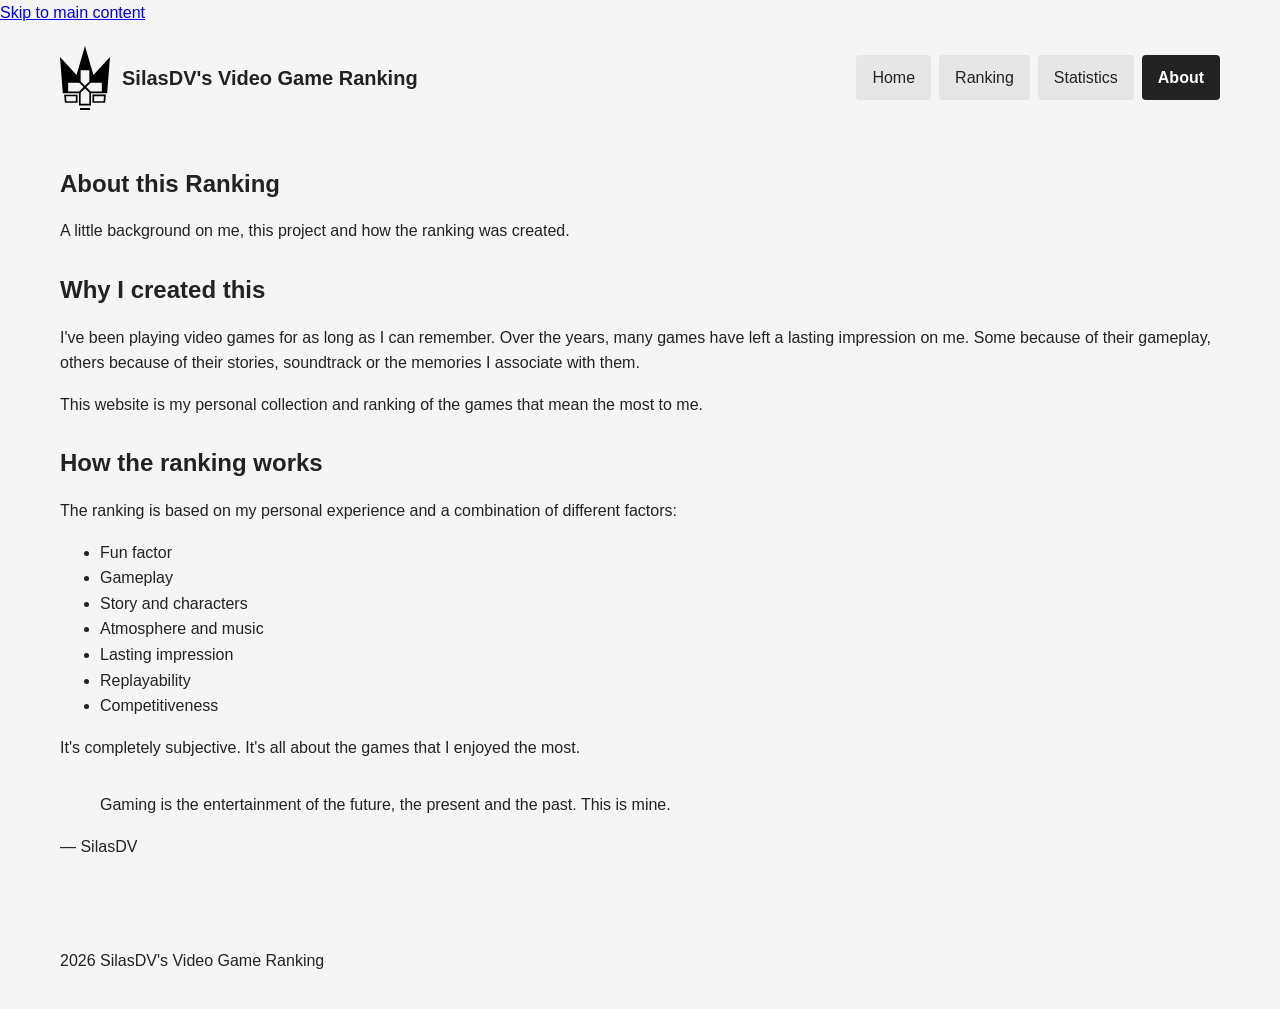
==== about.html @ 55e558d5 "Add accessible mobile navigation menu" ====
<!DOCTYPE html>
<html lang="en">
<head>
    <meta charset="UTF-8">
    <meta name="viewport" content="width=device-width, initial-scale=1.0">
    <title>About | SilasDV's Video Game Ranking</title>
    <link rel="stylesheet" href="style.css">
    <script src="navigation.js" defer></script>
</head>
<body>
    <a href="#main-content">Skip to main content</a>

    <header>
        <p>
            <a href="index.html" class="site-name">
                <img src="data/SDVVGR.svg" alt="" width="50" height="64">
                <span>SilasDV's Video Game Ranking</span>
            </a>
        </p>

        <button id="menu-toggle" class="menu-toggle" type="button"
                aria-expanded="false" aria-controls="main-navigation" hidden>
            Menu
        </button>
        <nav id="main-navigation">
            <ul>
                <li><a href="index.html">Home</a></li>
                <li><a href="ranking.html">Ranking</a></li>
                <li><a href="statistics.html">Statistics</a></li>
                <li><a href="about.html" aria-current="page">About</a></li>
            </ul>
        </nav>
    </header>

    <main id="main-content" tabindex="-1">
        <section>
            <h1>About this Ranking</h1>

            <p>
                A little background on me, this project
                and how the ranking was created.
            </p>
        </section>

        <section>
            <h2>Why I created this</h2>

            <p>
                I've been playing video games for as long as I can remember.
                Over the years, many games have left a lasting impression
                on me. Some because of their gameplay, others because of
                their stories, soundtrack or the memories I associate
                with them.
            </p>

            <p>
                This website is my personal collection and ranking
                of the games that mean the most to me.
            </p>
        </section>

        <section>
            <h2>How the ranking works</h2>

            <p>
                The ranking is based on my personal experience
                and a combination of different factors:
            </p>

            <ul>
                <li>Fun factor</li>
                <li>Gameplay</li>
                <li>Story and characters</li>
                <li>Atmosphere and music</li>
                <li>Lasting impression</li>
                <li>Replayability</li>
                <li>Competitiveness</li>
            </ul>

            <p>
                It's completely subjective.
                It's all about the games that I enjoyed the most.
            </p>
        </section>

        <section>
            <blockquote>
                <p>
                    Gaming is the entertainment of the future,
                    the present and the past. This is mine.
                </p>
            </blockquote>

            <p>— SilasDV</p>
        </section>
    </main>

    <footer>
        <p>2026 SilasDV's Video Game Ranking</p>
    </footer>
</body>
</html>
---- style.css ----
* {
    box-sizing: border-box;
}

body {
    margin: 0;
    font-family: Arial, sans-serif;
    font-size: 16px;
    line-height: 1.6;
    color: #222222;
    background-color: #f5f5f5;
}

header,
main,
footer {
    max-width: 1200px;
    margin: 0 auto;
    padding: 20px;
}

header {
    display: flex;
    flex-wrap: wrap;
    align-items: center;
    gap: 20px;
}

header > p {
    display: flex;
    flex: 1;
    min-width: 0;
    margin: 0;
}

section {
    margin-bottom: 32px;
}

h1,
h2,
h3 {
    line-height: 1.2;
}

img {
    max-width: 100%;
    height: auto;
}

.site-name {
    display: inline-flex;
    align-items: center;
    gap: 12px;
    color: inherit;
    font-size: 20px;
    font-weight: bold;
    line-height: 1.2;
    text-decoration: none;
}

.site-name img {
    width: 50px;
    flex-shrink: 0;
}

.site-name:hover,
.site-name:focus-visible {
    text-decoration: underline;
}

nav {
    flex-basis: 100%;
}

nav ul {
    display: flex;
    flex-direction: column;
    flex-wrap: wrap;
    gap: 8px;
    list-style: none;
    margin: 0;
    padding: 0;
}

nav a {
    display: block;
    padding: 10px 16px;
    color: #222222;
    background-color: #e6e6e6;
    text-decoration: none;
    border-radius: 4px;
}

.menu-toggle {
    font: inherit;
    padding: 10px 16px;
    color: #222222;
    background-color: #e6e6e6;
    border: 1px solid #222222;
    border-radius: 4px;
    cursor: pointer;
}

nav a:hover,
.menu-toggle:hover {
    background-color: #d4d4d4;
}

nav a[aria-current="page"],
.menu-toggle[aria-expanded="true"] {
    color: #ffffff;
    background-color: #222222;
    font-weight: bold;
}

nav a:focus-visible,
.menu-toggle:focus-visible {
    outline: 2px solid #222222;
    outline-offset: 3px;
}

@media (min-width: 1024px) {
    header {
        flex-wrap: nowrap;
        justify-content: space-between;
    }

    nav {
        flex-basis: auto;
    }

    nav ul {
        flex-direction: row;
    }
}
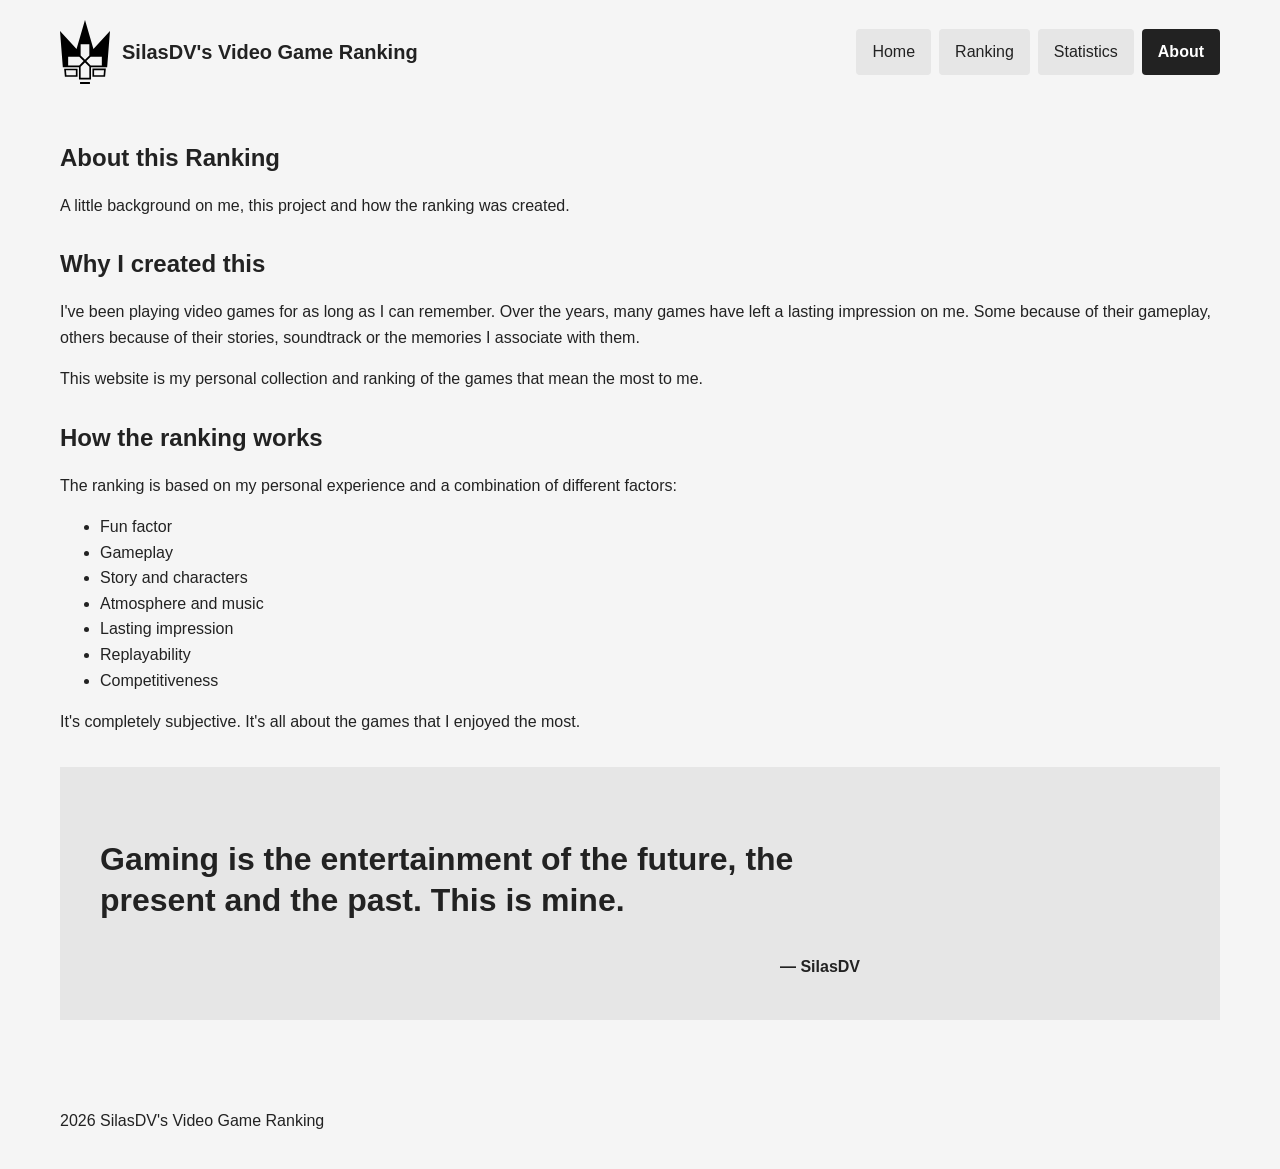
==== commit 4abff8bf: "Style about quote block" ====
--- a/about.html
+++ b/about.html
@@ -22,6 +22,7 @@
                 aria-expanded="false" aria-controls="main-navigation" hidden>
             Menu
         </button>
+
         <nav id="main-navigation">
             <ul>
                 <li><a href="index.html">Home</a></li>
@@ -83,7 +84,7 @@
             </p>
         </section>
 
-        <section>
+        <section class="about-quote">
             <blockquote>
                 <p>
                     Gaming is the entertainment of the future,
@@ -91,7 +92,7 @@
                 </p>
             </blockquote>
 
-            <p>— SilasDV</p>
+            <p class="quote-author">— SilasDV</p>
         </section>
     </main>
 
--- a/style.css
+++ b/style.css
@@ -9,6 +9,24 @@
     line-height: 1.6;
     color: #222222;
     background-color: #f5f5f5;
+}
+
+body > a[href="#main-content"] {
+    position: absolute;
+    top: 0;
+    left: 20px;
+    z-index: 1000;
+    padding: 10px 16px;
+    color: #ffffff;
+    background-color: #222222;
+    border-radius: 4px;
+    transform: translateY(-150%);
+}
+
+body > a[href="#main-content"]:focus {
+    transform: translateY(20px);
+    outline: 2px solid #222222;
+    outline-offset: 3px;
 }
 
 header,
@@ -62,6 +80,10 @@
 .site-name img {
     width: 50px;
     flex-shrink: 0;
+}
+
+.site-name span {
+    text-wrap: balance;
 }
 
 .site-name:hover,
@@ -120,7 +142,412 @@
     outline-offset: 3px;
 }
 
+.hero {
+    padding: 40px 24px;
+    background-color: #e6e6e6;
+}
+
+.hero h1 {
+    max-width: 650px;
+    margin: 0 0 20px;
+    font-size: 36px;
+    text-wrap: balance;
+}
+
+.hero p {
+    max-width: 540px;
+    margin: 0 0 24px;
+    font-size: 18px;
+}
+
+.home-about {
+    padding: 32px 24px;
+    background-color: #e6e6e6;
+}
+
+.home-about h2 {
+    margin: 0 0 16px;
+    font-size: 28px;
+}
+
+.home-about p {
+    max-width: 760px;
+    margin: 0 0 16px;
+}
+
+.home-about .button {
+    max-width: 100%;
+    margin-top: 8px;
+    text-align: center;
+}
+
+.about-quote {
+    padding: 32px 24px;
+    background-color: #e6e6e6;
+}
+
+.about-quote blockquote {
+    max-width: 760px;
+    margin: 0;
+    font-size: 24px;
+    font-weight: bold;
+    line-height: 1.3;
+}
+
+.about-quote .quote-author {
+    max-width: 760px;
+    margin: 16px 0 0;
+    font-weight: bold;
+    text-align: right;
+}
+
+.button {
+    display: inline-block;
+    padding: 12px 20px;
+    color: #ffffff;
+    background-color: #222222;
+    font-weight: bold;
+    text-decoration: none;
+    border-radius: 4px;
+}
+
+.button:hover {
+    background-color: #444444;
+}
+
+.button:focus-visible {
+    outline: 2px solid #222222;
+    outline-offset: 3px;
+}
+
+#top-games {
+    display: grid;
+    align-items: start;
+    grid-template-columns: minmax(0, 1fr);
+    gap: 24px;
+    margin: 0;
+    padding: 0;
+    list-style: none;
+}
+
+#top-games > li {
+    position: relative;
+    display: flex;
+    flex-direction: column;
+    min-width: 0;
+    padding: 20px;
+    background-color: #ffffff;
+    border: 1px solid #bbbbbb;
+    border-radius: 6px;
+    overflow-wrap: anywhere;
+}
+
+#top-games > li::before {
+    content: "#" attr(value);
+    position: absolute;
+    top: 20px;
+    left: 20px;
+    padding: 6px 10px;
+    color: #ffffff;
+    background-color: #222222;
+    font-weight: bold;
+}
+
+#top-games figure {
+    order: -1;
+    margin: 0 0 20px;
+}
+
+#top-games img {
+    display: block;
+    width: 100%;
+    height: auto;
+}
+
+#top-games figure p {
+    margin: 48px 0 0;
+    text-align: center;
+}
+
+#top-games h3 {
+    min-height: 2.4em;
+    margin: 0 0 12px;
+    font-size: 22px;
+}
+
+#top-games p {
+    margin: 6px 0;
+    color: #555555;
+}
+
+#ranking-list {
+    display: grid;
+    gap: 20px;
+    margin: 0;
+    padding: 0;
+    list-style: none;
+}
+
+#ranking-list > li {
+    position: relative;
+    display: flex;
+    flex-direction: column;
+    padding: 20px;
+    background-color: #ffffff;
+    border: 1px solid #bbbbbb;
+    border-radius: 6px;
+    overflow-wrap: anywhere;
+}
+
+#ranking-list > li::before {
+    content: "#" attr(value);
+    align-self: stretch;
+    order: -2;
+    margin: 0 0 12px;
+    padding: 6px 10px;
+    color: #ffffff;
+    background-color: #222222;
+    font-weight: bold;
+}
+
+#ranking-list figure {
+    order: -1;
+    margin: 0 0 16px;
+}
+
+#ranking-list img {
+    display: block;
+    width: 100%;
+    max-width: 100%;
+    height: auto;
+    margin: 0;
+}
+
+#ranking-list h3 {
+    margin: 0 0 12px;
+    font-size: 22px;
+}
+
+#ranking-list p {
+    margin: 6px 0;
+    color: #555555;
+}
+
+#ranking-list .game-review {
+    margin-top: 16px;
+    padding-top: 16px;
+    color: #222222;
+    border-top: 1px solid #dddddd;
+}
+
+.stats-overview {
+    display: grid;
+    grid-template-columns: repeat(2, minmax(0, 1fr));
+    gap: 16px;
+}
+
+.stat-card {
+    margin: 0;
+    padding: 24px 12px;
+    background-color: #e6e6e6;
+    text-align: center;
+    overflow-wrap: anywhere;
+}
+
+.stat-value {
+    display: block;
+    margin-bottom: 8px;
+    font-size: 24px;
+    font-weight: bold;
+    line-height: 1.2;
+}
+
+.statistics-charts {
+    display: grid;
+    gap: 24px;
+    margin-bottom: 32px;
+}
+
+.chart-section {
+    margin: 0;
+    padding: 24px 20px;
+    background-color: #ffffff;
+    overflow-wrap: anywhere;
+}
+
+.chart-section h2 {
+    margin: 0 0 24px;
+    font-size: 24px;
+}
+
+.chart-list {
+    margin: 0;
+    padding: 0;
+    list-style: none;
+}
+
+.chart-list li {
+    margin-bottom: 16px;
+}
+
+.chart-label {
+    display: block;
+    margin-bottom: 6px;
+}
+
+.chart-bar {
+    display: block;
+    height: 16px;
+    background-color: #555555;
+    border-radius: 2px;
+}
+
+.game-chart {
+    margin: 0;
+    padding: 0;
+    list-style: none;
+}
+
+.game-chart > li {
+    padding: 16px 0;
+    border-bottom: 1px solid #dddddd;
+}
+
+.game-chart > li:first-child {
+    padding-top: 0;
+}
+
+.game-chart > li:last-child {
+    padding-bottom: 0;
+    border-bottom: 0;
+}
+
+.game-chart .game-chart-row {
+    display: grid;
+    grid-template-columns: 28px 56px minmax(0, 1fr);
+    gap: 12px;
+    align-items: start;
+}
+
+.chart-rank {
+    font-weight: bold;
+}
+
+.chart-cover {
+    font-size: 12px;
+    color: #555555;
+}
+
+.chart-cover img {
+    display: block;
+    width: 100%;
+    height: auto;
+}
+
+.chart-details {
+    min-width: 0;
+}
+
+.game-chart h3 {
+    margin: 0 0 6px;
+    font-size: 16px;
+    line-height: 1.4;
+}
+
+.game-chart .chart-value {
+    margin: 0 0 8px;
+    font-size: 14px;
+    color: #555555;
+}
+
+@media (min-width: 768px) {
+    .home-about {
+        padding: 40px;
+    }
+
+    .home-about h2 {
+        font-size: 32px;
+    }
+
+    .home-about p {
+        font-size: 18px;
+    }
+
+    .about-quote {
+        padding: 40px;
+    }
+
+    .about-quote blockquote {
+        font-size: 32px;
+    }
+
+    .statistics-charts {
+        grid-template-columns: repeat(2, minmax(0, 1fr));
+    }
+
+    .stat-value {
+        font-size: 32px;
+    }
+
+    #top-games {
+        grid-template-columns: repeat(2, minmax(0, 1fr));
+    }
+
+    #ranking-list > li {
+        display: grid;
+        grid-template-columns: 180px minmax(0, 1fr);
+        column-gap: 24px;
+    }
+
+    #ranking-list > li::before {
+        align-self: start;
+        grid-column: 1;
+        grid-row: 1;
+        margin: 0 0 12px;
+        padding: 6px 10px;
+    }
+
+    #ranking-list figure {
+        grid-column: 1;
+        grid-row: 2 / span 7;
+        margin: 0 0 16px;
+    }
+
+    #ranking-list img {
+        max-width: 100%;
+    }
+
+    #ranking-list h3,
+    #ranking-list > li > p {
+        grid-column: 2;
+    }
+
+    #ranking-list h3 {
+        grid-row: 1;
+    }
+
+    .hero {
+        padding: 64px 40px;
+    }
+
+    .hero h1 {
+        font-size: 56px;
+    }
+
+    .hero p {
+        font-size: 20px;
+    }
+}
+
 @media (min-width: 1024px) {
+    .stats-overview {
+        grid-template-columns: repeat(4, minmax(0, 1fr));
+    }
+
+    #top-games {
+        grid-template-columns: repeat(3, minmax(0, 1fr));
+    }
+
     header {
         flex-wrap: nowrap;
         justify-content: space-between;
@@ -133,4 +560,8 @@
     nav ul {
         flex-direction: row;
     }
-}+
+    .hero h1 {
+        font-size: 64px;
+    }
+}
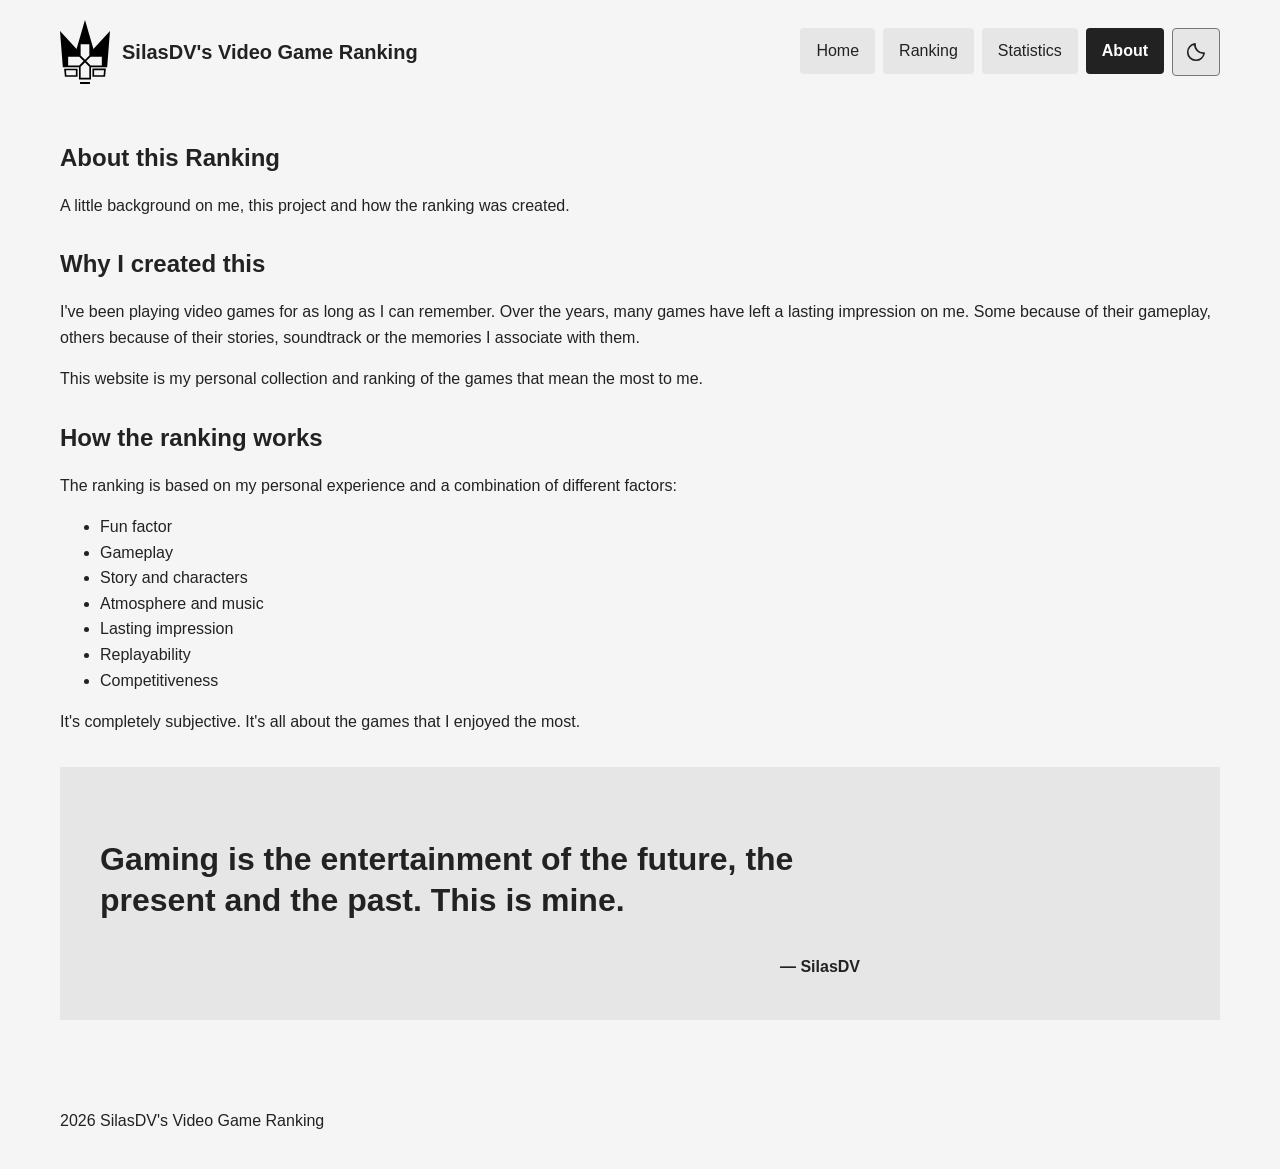
==== commit f940b326: "Add persistent dark mode across all pages" ====
--- a/about.html
+++ b/about.html
@@ -4,33 +4,18 @@
     <meta charset="UTF-8">
     <meta name="viewport" content="width=device-width, initial-scale=1.0">
     <title>About | SilasDV's Video Game Ranking</title>
+    <script src="theme.js"></script>
     <link rel="stylesheet" href="style.css">
     <script src="navigation.js" defer></script>
+    <script src="loader.js" defer></script>
 </head>
 <body>
     <a href="#main-content">Skip to main content</a>
 
     <header>
         <p>
-            <a href="index.html" class="site-name">
-                <img src="data/SDVVGR.svg" alt="" width="50" height="64">
-                <span>SilasDV's Video Game Ranking</span>
-            </a>
+            <a href="index.html" class="site-name">SilasDV's Video Game Ranking</a>
         </p>
-
-        <button id="menu-toggle" class="menu-toggle" type="button"
-                aria-expanded="false" aria-controls="main-navigation" hidden>
-            Menu
-        </button>
-
-        <nav id="main-navigation">
-            <ul>
-                <li><a href="index.html">Home</a></li>
-                <li><a href="ranking.html">Ranking</a></li>
-                <li><a href="statistics.html">Statistics</a></li>
-                <li><a href="about.html" aria-current="page">About</a></li>
-            </ul>
-        </nav>
     </header>
 
     <main id="main-content" tabindex="-1">
@@ -96,8 +81,6 @@
         </section>
     </main>
 
-    <footer>
-        <p>2026 SilasDV's Video Game Ranking</p>
-    </footer>
+    <footer hidden></footer>
 </body>
 </html>
--- a/style.css
+++ b/style.css
@@ -1,3 +1,50 @@
+/* Gemeinsame Farben: Der Darkmode tauscht nur diese Werte aus. */
+:root {
+    color-scheme: light;
+    --page: #f5f5f5;
+    --text: #222222;
+    --muted: #555555;
+    --surface: #ffffff;
+    --panel: #e6e6e6;
+    --hover: #d4d4d4;
+    --control-active: #e5e5e5;
+    --border: #bbbbbb;
+    --separator: #dddddd;
+    --control-border: #777777;
+    --focus: #222222;
+    --button-bg: #222222;
+    --button-text: #ffffff;
+    --button-hover: #444444;
+    --badge-bg: #222222;
+    --badge-text: #ffffff;
+    --chart: #555555;
+    --link: #0000ee;
+    --logo-filter: none;
+}
+
+:root[data-theme="dark"] {
+    color-scheme: dark;
+    --page: #151719;
+    --text: #f2f3f5;
+    --muted: #c1c7d0;
+    --surface: #22262b;
+    --panel: #2b3036;
+    --hover: #3c434c;
+    --control-active: #3c434c;
+    --border: #58616e;
+    --separator: #454c56;
+    --control-border: #a1abb7;
+    --focus: #f2f3f5;
+    --button-bg: #ededed;
+    --button-text: #17191c;
+    --button-hover: #cfd4db;
+    --badge-bg: #090b0d;
+    --badge-text: #ffffff;
+    --chart: #bcc5d0;
+    --link: #9bc7ff;
+    --logo-filter: invert(1);
+}
+
 * {
     box-sizing: border-box;
 }
@@ -7,8 +54,12 @@
     font-family: Arial, sans-serif;
     font-size: 16px;
     line-height: 1.6;
-    color: #222222;
-    background-color: #f5f5f5;
+    color: var(--text);
+    background-color: var(--page);
+}
+
+a {
+    color: var(--link);
 }
 
 body > a[href="#main-content"] {
@@ -17,15 +68,15 @@
     left: 20px;
     z-index: 1000;
     padding: 10px 16px;
-    color: #ffffff;
-    background-color: #222222;
+    color: var(--button-text);
+    background-color: var(--button-bg);
     border-radius: 4px;
     transform: translateY(-150%);
 }
 
 body > a[href="#main-content"]:focus {
     transform: translateY(20px);
-    outline: 2px solid #222222;
+    outline: 2px solid var(--focus);
     outline-offset: 3px;
 }
 
@@ -37,35 +88,42 @@
     padding: 20px;
 }
 
+section {
+    margin-bottom: 32px;
+}
+
+h1,
+h2,
+h3 {
+    line-height: 1.2;
+}
+
+img {
+    max-width: 100%;
+    height: auto;
+}
+
+/* Kopfbereich: gemeinsame Regeln und Desktop-Anordnung. */
 header {
     display: flex;
     flex-wrap: wrap;
     align-items: center;
     gap: 20px;
-}
-
-header > p {
-    display: flex;
-    flex: 1;
-    min-width: 0;
-    margin: 0;
-}
-
-section {
-    margin-bottom: 32px;
-}
-
-h1,
-h2,
-h3 {
-    line-height: 1.2;
-}
-
-img {
-    max-width: 100%;
-    height: auto;
-}
-
+
+    & > p {
+        display: flex;
+        flex: 1;
+        min-width: 0;
+        margin: 0;
+    }
+
+    @media (min-width: 1024px) {
+        flex-wrap: nowrap;
+        justify-content: space-between;
+    }
+}
+
+/* Logo und Website-Name gehören zu einem gemeinsamen Link. */
 .site-name {
     display: inline-flex;
     align-items: center;
@@ -75,76 +133,99 @@
     font-weight: bold;
     line-height: 1.2;
     text-decoration: none;
-}
-
-.site-name img {
-    width: 50px;
-    flex-shrink: 0;
-}
-
-.site-name span {
-    text-wrap: balance;
-}
-
-.site-name:hover,
-.site-name:focus-visible {
-    text-decoration: underline;
-}
-
+
+    & img {
+        width: 50px;
+        flex-shrink: 0;
+        filter: var(--logo-filter);
+    }
+
+    & span {
+        text-wrap: balance;
+    }
+
+    &:hover,
+    &:focus-visible {
+        text-decoration: underline;
+    }
+}
+
+/* Navigation: Liste, Links und ihre Zustände. */
 nav {
     flex-basis: 100%;
-}
-
-nav ul {
-    display: flex;
-    flex-direction: column;
-    flex-wrap: wrap;
-    gap: 8px;
-    list-style: none;
-    margin: 0;
-    padding: 0;
-}
-
-nav a {
-    display: block;
-    padding: 10px 16px;
-    color: #222222;
-    background-color: #e6e6e6;
-    text-decoration: none;
-    border-radius: 4px;
-}
-
+
+    & ul {
+        display: flex;
+        flex-direction: column;
+        flex-wrap: wrap;
+        gap: 8px;
+        list-style: none;
+        margin: 0;
+        padding: 0;
+    }
+
+    & a {
+        display: block;
+        padding: 10px 16px;
+        color: var(--text);
+        background-color: var(--panel);
+        text-decoration: none;
+        border-radius: 4px;
+
+        &:hover {
+            background-color: var(--hover);
+        }
+
+        &[aria-current="page"] {
+            color: var(--button-text);
+            background-color: var(--button-bg);
+            font-weight: bold;
+        }
+
+        &:focus-visible {
+            outline: 2px solid var(--focus);
+            outline-offset: 3px;
+        }
+    }
+
+    @media (min-width: 1024px) {
+        flex-basis: auto;
+
+        & ul {
+            flex-direction: row;
+        }
+    }
+}
+
+/* Menüschalter für kleine und mittlere Bildschirme. */
 .menu-toggle {
     font: inherit;
     padding: 10px 16px;
-    color: #222222;
-    background-color: #e6e6e6;
-    border: 1px solid #222222;
+    color: var(--text);
+    background-color: var(--panel);
+    border: 1px solid var(--control-border);
     border-radius: 4px;
     cursor: pointer;
-}
-
-nav a:hover,
-.menu-toggle:hover {
-    background-color: #d4d4d4;
-}
-
-nav a[aria-current="page"],
-.menu-toggle[aria-expanded="true"] {
-    color: #ffffff;
-    background-color: #222222;
-    font-weight: bold;
-}
-
-nav a:focus-visible,
-.menu-toggle:focus-visible {
-    outline: 2px solid #222222;
-    outline-offset: 3px;
+
+    &:hover {
+        background-color: var(--hover);
+    }
+
+    &[aria-expanded="true"] {
+        color: var(--button-text);
+        background-color: var(--button-bg);
+        font-weight: bold;
+    }
+
+    &:focus-visible {
+        outline: 2px solid var(--focus);
+        outline-offset: 3px;
+    }
 }
 
 .hero {
     padding: 40px 24px;
-    background-color: #e6e6e6;
+    background-color: var(--panel);
 }
 
 .hero h1 {
@@ -162,7 +243,7 @@
 
 .home-about {
     padding: 32px 24px;
-    background-color: #e6e6e6;
+    background-color: var(--panel);
 }
 
 .home-about h2 {
@@ -183,7 +264,7 @@
 
 .about-quote {
     padding: 32px 24px;
-    background-color: #e6e6e6;
+    background-color: var(--panel);
 }
 
 .about-quote blockquote {
@@ -204,19 +285,19 @@
 .button {
     display: inline-block;
     padding: 12px 20px;
-    color: #ffffff;
-    background-color: #222222;
+    color: var(--button-text);
+    background-color: var(--button-bg);
     font-weight: bold;
     text-decoration: none;
     border-radius: 4px;
 }
 
 .button:hover {
-    background-color: #444444;
+    background-color: var(--button-hover);
 }
 
 .button:focus-visible {
-    outline: 2px solid #222222;
+    outline: 2px solid var(--focus);
     outline-offset: 3px;
 }
 
@@ -236,8 +317,8 @@
     flex-direction: column;
     min-width: 0;
     padding: 20px;
-    background-color: #ffffff;
-    border: 1px solid #bbbbbb;
+    background-color: var(--surface);
+    border: 1px solid var(--border);
     border-radius: 6px;
     overflow-wrap: anywhere;
 }
@@ -248,8 +329,8 @@
     top: 20px;
     left: 20px;
     padding: 6px 10px;
-    color: #ffffff;
-    background-color: #222222;
+    color: var(--badge-text);
+    background-color: var(--badge-bg);
     font-weight: bold;
 }
 
@@ -277,7 +358,7 @@
 
 #top-games p {
     margin: 6px 0;
-    color: #555555;
+    color: var(--muted);
 }
 
 #ranking-list {
@@ -293,8 +374,8 @@
     display: flex;
     flex-direction: column;
     padding: 20px;
-    background-color: #ffffff;
-    border: 1px solid #bbbbbb;
+    background-color: var(--surface);
+    border: 1px solid var(--border);
     border-radius: 6px;
     overflow-wrap: anywhere;
 }
@@ -305,8 +386,8 @@
     order: -2;
     margin: 0 0 12px;
     padding: 6px 10px;
-    color: #ffffff;
-    background-color: #222222;
+    color: var(--button-text);
+    background-color: var(--button-bg);
     font-weight: bold;
 }
 
@@ -330,14 +411,14 @@
 
 #ranking-list p {
     margin: 6px 0;
-    color: #555555;
+    color: var(--muted);
 }
 
 #ranking-list .game-review {
     margin-top: 16px;
     padding-top: 16px;
-    color: #222222;
-    border-top: 1px solid #dddddd;
+    color: var(--text);
+    border-top: 1px solid var(--separator);
 }
 
 .stats-overview {
@@ -349,7 +430,7 @@
 .stat-card {
     margin: 0;
     padding: 24px 12px;
-    background-color: #e6e6e6;
+    background-color: var(--panel);
     text-align: center;
     overflow-wrap: anywhere;
 }
@@ -371,7 +452,7 @@
 .chart-section {
     margin: 0;
     padding: 24px 20px;
-    background-color: #ffffff;
+    background-color: var(--surface);
     overflow-wrap: anywhere;
 }
 
@@ -398,7 +479,7 @@
 .chart-bar {
     display: block;
     height: 16px;
-    background-color: #555555;
+    background-color: var(--chart);
     border-radius: 2px;
 }
 
@@ -410,7 +491,7 @@
 
 .game-chart > li {
     padding: 16px 0;
-    border-bottom: 1px solid #dddddd;
+    border-bottom: 1px solid var(--separator);
 }
 
 .game-chart > li:first-child {
@@ -435,7 +516,7 @@
 
 .chart-cover {
     font-size: 12px;
-    color: #555555;
+    color: var(--muted);
 }
 
 .chart-cover img {
@@ -457,7 +538,7 @@
 .game-chart .chart-value {
     margin: 0 0 8px;
     font-size: 14px;
-    color: #555555;
+    color: var(--muted);
 }
 
 @media (min-width: 768px) {
@@ -548,20 +629,60 @@
         grid-template-columns: repeat(3, minmax(0, 1fr));
     }
 
-    header {
-        flex-wrap: nowrap;
-        justify-content: space-between;
-    }
-
-    nav {
-        flex-basis: auto;
-    }
-
-    nav ul {
-        flex-direction: row;
-    }
-
     .hero h1 {
         font-size: 64px;
     }
 }
+
+/* Der Darkmode-Schalter gehört auf jeder Seite zur gemeinsamen Navigation. */
+.theme-toggle {
+    width: 100%;
+    min-height: 48px;
+    padding: 10px 16px;
+    gap: 10px;
+    align-items: center;
+    font: inherit;
+    color: var(--text);
+    background-color: var(--panel);
+    border: 1px solid var(--control-border);
+    border-radius: 4px;
+    cursor: pointer;
+
+    &:not([hidden]) {
+        display: flex;
+    }
+
+    & svg {
+        width: 22px;
+        height: 22px;
+        flex-shrink: 0;
+    }
+
+    &:hover {
+        background-color: var(--hover);
+    }
+
+    &:focus-visible {
+        outline: 2px solid var(--focus);
+        outline-offset: 3px;
+    }
+
+    @media (min-width: 1024px) {
+        width: 48px;
+        padding: 10px;
+        justify-content: center;
+
+        & span {
+            display: none;
+        }
+    }
+}
+
+:root[data-theme="dark"] .theme-toggle {
+    color: var(--button-text);
+    background-color: var(--button-bg);
+}
+
+:root[data-theme="dark"] .theme-toggle:hover {
+    background-color: var(--button-hover);
+}
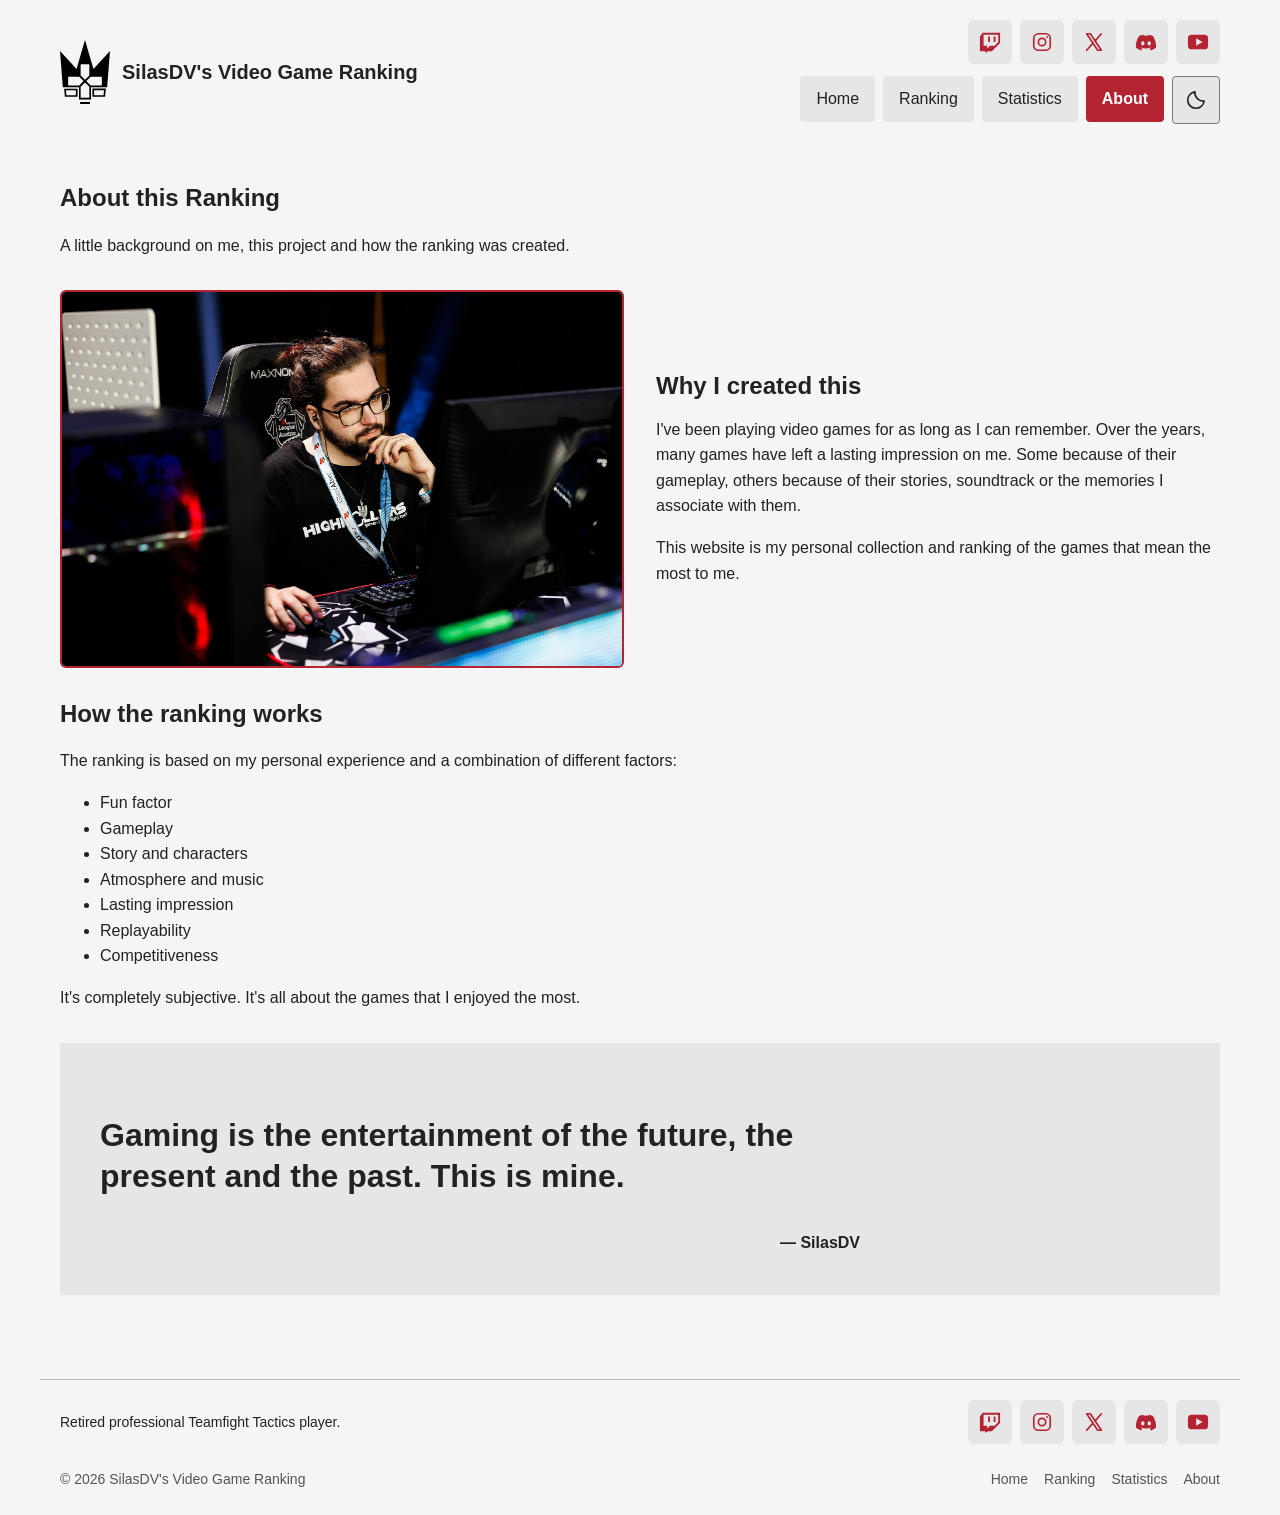
==== commit 4439a3ee: "Add personal photo to the About page" ====
--- a/about.html
+++ b/about.html
@@ -28,21 +28,27 @@
             </p>
         </section>
 
-        <section>
-            <h2>Why I created this</h2>
+        <section class="about-intro">
+            <img class="about-photo" src="data/picture.jpg"
+                alt="SilasDV at a gaming computer during an esports event."
+                width="1918" height="1279" decoding="async">
 
-            <p>
-                I've been playing video games for as long as I can remember.
-                Over the years, many games have left a lasting impression
-                on me. Some because of their gameplay, others because of
-                their stories, soundtrack or the memories I associate
-                with them.
-            </p>
+            <div>
+                <h2>Why I created this</h2>
 
-            <p>
-                This website is my personal collection and ranking
-                of the games that mean the most to me.
-            </p>
+                <p>
+                    I've been playing video games for as long as I can remember.
+                    Over the years, many games have left a lasting impression
+                    on me. Some because of their gameplay, others because of
+                    their stories, soundtrack or the memories I associate
+                    with them.
+                </p>
+
+                <p>
+                    This website is my personal collection and ranking
+                    of the games that mean the most to me.
+                </p>
+            </div>
         </section>
 
         <section>
@@ -83,4 +89,4 @@
 
     <footer hidden></footer>
 </body>
-</html>+</html>
--- a/style.css
+++ b/style.css
@@ -1,50 +1,57 @@
-/* Gemeinsame Farben: Der Darkmode tauscht nur diese Werte aus. */
+/* Rot setzt Akzente. Im Darkmode ist der Rotton für dunkle Flächen heller. */
 :root {
     color-scheme: light;
+    --accent: #b42332;
+    --accent-hover: #901b27;
+    --accent-soft: #fae8eb;
     --page: #f5f5f5;
     --text: #222222;
     --muted: #555555;
     --surface: #ffffff;
     --panel: #e6e6e6;
-    --hover: #d4d4d4;
-    --control-active: #e5e5e5;
+    --hover: #f4dce0;
+    --control-active: var(--accent-soft);
     --border: #bbbbbb;
     --separator: #dddddd;
     --control-border: #777777;
-    --focus: #222222;
-    --button-bg: #222222;
+    --focus: var(--accent);
+    --button-bg: var(--accent);
     --button-text: #ffffff;
-    --button-hover: #444444;
-    --badge-bg: #222222;
+    --button-hover: var(--accent-hover);
+    --badge-bg: var(--accent);
     --badge-text: #ffffff;
-    --chart: #555555;
-    --link: #0000ee;
+    --chart: var(--accent);
+    --link: var(--accent);
     --logo-filter: none;
-}
-
-:root[data-theme="dark"] {
-    color-scheme: dark;
-    --page: #151719;
-    --text: #f2f3f5;
-    --muted: #c1c7d0;
-    --surface: #22262b;
-    --panel: #2b3036;
-    --hover: #3c434c;
-    --control-active: #3c434c;
-    --border: #58616e;
-    --separator: #454c56;
-    --control-border: #a1abb7;
-    --focus: #f2f3f5;
-    --button-bg: #ededed;
-    --button-text: #17191c;
-    --button-hover: #cfd4db;
-    --badge-bg: #090b0d;
-    --badge-text: #ffffff;
-    --chart: #bcc5d0;
-    --link: #9bc7ff;
-    --logo-filter: invert(1);
-}
-
+
+    &[data-theme="dark"] {
+        color-scheme: dark;
+        --accent: #ff8490;
+        --accent-hover: #ffa2aa;
+        --accent-soft: #46262d;
+        --page: #151719;
+        --text: #f2f3f5;
+        --muted: #c1c7d0;
+        --surface: #22262b;
+        --panel: #2b3036;
+        --hover: #563039;
+        --control-active: var(--accent-soft);
+        --border: #58616e;
+        --separator: #454c56;
+        --control-border: #a1abb7;
+        --focus: var(--accent);
+        --button-bg: var(--accent);
+        --button-text: #17191c;
+        --button-hover: var(--accent-hover);
+        --badge-bg: var(--accent);
+        --badge-text: #17191c;
+        --chart: var(--accent);
+        --link: var(--accent);
+        --logo-filter: invert(1);
+    }
+}
+
+/* Grundregeln für alle vier Seiten. */
 * {
     box-sizing: border-box;
 }
@@ -72,12 +79,12 @@
     background-color: var(--button-bg);
     border-radius: 4px;
     transform: translateY(-150%);
-}
-
-body > a[href="#main-content"]:focus {
-    transform: translateY(20px);
-    outline: 2px solid var(--focus);
-    outline-offset: 3px;
+
+    &:focus {
+        transform: translateY(20px);
+        outline: 2px solid var(--focus);
+        outline-offset: 3px;
+    }
 }
 
 header,
@@ -103,7 +110,7 @@
     height: auto;
 }
 
-/* Kopfbereich: gemeinsame Regeln und Desktop-Anordnung. */
+/* Kopfbereich, Logo und Navigation. */
 header {
     display: flex;
     flex-wrap: wrap;
@@ -123,7 +130,6 @@
     }
 }
 
-/* Logo und Website-Name gehören zu einem gemeinsamen Link. */
 .site-name {
     display: inline-flex;
     align-items: center;
@@ -150,7 +156,6 @@
     }
 }
 
-/* Navigation: Liste, Links und ihre Zustände. */
 nav {
     flex-basis: 100%;
 
@@ -197,7 +202,57 @@
     }
 }
 
-/* Menüschalter für kleine und mittlere Bildschirme. */
+/* Dieselben Social-Media-Symbole stehen im Kopfbereich und in der Fußzeile. */
+.social-links {
+    display: flex;
+    flex-direction: row;
+    justify-content: flex-end;
+    gap: 8px;
+    margin: 0 0 0 auto;
+    padding: 0;
+    list-style: none;
+}
+
+.social-link {
+    display: grid;
+    place-items: center;
+    width: 44px;
+    height: 44px;
+    padding: 0;
+    color: var(--accent);
+    background-color: var(--panel);
+    border-radius: 6px;
+    text-decoration: none;
+
+    & svg {
+        width: 22px;
+        height: 22px;
+    }
+
+    &:hover {
+        background-color: var(--hover);
+    }
+
+    &:focus-visible {
+        outline: 2px solid var(--focus);
+        outline-offset: 3px;
+    }
+}
+
+
+/* Die Social-Links bleiben innerhalb des aufklappbaren Hauptmenüs. */
+#main-navigation {
+    & > .social-links {
+        margin-bottom: 12px;
+    }
+
+    & > .page-links {
+        @media (min-width: 1024px) {
+            justify-content: flex-end;
+        }
+    }
+}
+
 .menu-toggle {
     font: inherit;
     padding: 10px 16px;
@@ -223,418 +278,7 @@
     }
 }
 
-.hero {
-    padding: 40px 24px;
-    background-color: var(--panel);
-}
-
-.hero h1 {
-    max-width: 650px;
-    margin: 0 0 20px;
-    font-size: 36px;
-    text-wrap: balance;
-}
-
-.hero p {
-    max-width: 540px;
-    margin: 0 0 24px;
-    font-size: 18px;
-}
-
-.home-about {
-    padding: 32px 24px;
-    background-color: var(--panel);
-}
-
-.home-about h2 {
-    margin: 0 0 16px;
-    font-size: 28px;
-}
-
-.home-about p {
-    max-width: 760px;
-    margin: 0 0 16px;
-}
-
-.home-about .button {
-    max-width: 100%;
-    margin-top: 8px;
-    text-align: center;
-}
-
-.about-quote {
-    padding: 32px 24px;
-    background-color: var(--panel);
-}
-
-.about-quote blockquote {
-    max-width: 760px;
-    margin: 0;
-    font-size: 24px;
-    font-weight: bold;
-    line-height: 1.3;
-}
-
-.about-quote .quote-author {
-    max-width: 760px;
-    margin: 16px 0 0;
-    font-weight: bold;
-    text-align: right;
-}
-
-.button {
-    display: inline-block;
-    padding: 12px 20px;
-    color: var(--button-text);
-    background-color: var(--button-bg);
-    font-weight: bold;
-    text-decoration: none;
-    border-radius: 4px;
-}
-
-.button:hover {
-    background-color: var(--button-hover);
-}
-
-.button:focus-visible {
-    outline: 2px solid var(--focus);
-    outline-offset: 3px;
-}
-
-#top-games {
-    display: grid;
-    align-items: start;
-    grid-template-columns: minmax(0, 1fr);
-    gap: 24px;
-    margin: 0;
-    padding: 0;
-    list-style: none;
-}
-
-#top-games > li {
-    position: relative;
-    display: flex;
-    flex-direction: column;
-    min-width: 0;
-    padding: 20px;
-    background-color: var(--surface);
-    border: 1px solid var(--border);
-    border-radius: 6px;
-    overflow-wrap: anywhere;
-}
-
-#top-games > li::before {
-    content: "#" attr(value);
-    position: absolute;
-    top: 20px;
-    left: 20px;
-    padding: 6px 10px;
-    color: var(--badge-text);
-    background-color: var(--badge-bg);
-    font-weight: bold;
-}
-
-#top-games figure {
-    order: -1;
-    margin: 0 0 20px;
-}
-
-#top-games img {
-    display: block;
-    width: 100%;
-    height: auto;
-}
-
-#top-games figure p {
-    margin: 48px 0 0;
-    text-align: center;
-}
-
-#top-games h3 {
-    min-height: 2.4em;
-    margin: 0 0 12px;
-    font-size: 22px;
-}
-
-#top-games p {
-    margin: 6px 0;
-    color: var(--muted);
-}
-
-#ranking-list {
-    display: grid;
-    gap: 20px;
-    margin: 0;
-    padding: 0;
-    list-style: none;
-}
-
-#ranking-list > li {
-    position: relative;
-    display: flex;
-    flex-direction: column;
-    padding: 20px;
-    background-color: var(--surface);
-    border: 1px solid var(--border);
-    border-radius: 6px;
-    overflow-wrap: anywhere;
-}
-
-#ranking-list > li::before {
-    content: "#" attr(value);
-    align-self: stretch;
-    order: -2;
-    margin: 0 0 12px;
-    padding: 6px 10px;
-    color: var(--button-text);
-    background-color: var(--button-bg);
-    font-weight: bold;
-}
-
-#ranking-list figure {
-    order: -1;
-    margin: 0 0 16px;
-}
-
-#ranking-list img {
-    display: block;
-    width: 100%;
-    max-width: 100%;
-    height: auto;
-    margin: 0;
-}
-
-#ranking-list h3 {
-    margin: 0 0 12px;
-    font-size: 22px;
-}
-
-#ranking-list p {
-    margin: 6px 0;
-    color: var(--muted);
-}
-
-#ranking-list .game-review {
-    margin-top: 16px;
-    padding-top: 16px;
-    color: var(--text);
-    border-top: 1px solid var(--separator);
-}
-
-.stats-overview {
-    display: grid;
-    grid-template-columns: repeat(2, minmax(0, 1fr));
-    gap: 16px;
-}
-
-.stat-card {
-    margin: 0;
-    padding: 24px 12px;
-    background-color: var(--panel);
-    text-align: center;
-    overflow-wrap: anywhere;
-}
-
-.stat-value {
-    display: block;
-    margin-bottom: 8px;
-    font-size: 24px;
-    font-weight: bold;
-    line-height: 1.2;
-}
-
-.statistics-charts {
-    display: grid;
-    gap: 24px;
-    margin-bottom: 32px;
-}
-
-.chart-section {
-    margin: 0;
-    padding: 24px 20px;
-    background-color: var(--surface);
-    overflow-wrap: anywhere;
-}
-
-.chart-section h2 {
-    margin: 0 0 24px;
-    font-size: 24px;
-}
-
-.chart-list {
-    margin: 0;
-    padding: 0;
-    list-style: none;
-}
-
-.chart-list li {
-    margin-bottom: 16px;
-}
-
-.chart-label {
-    display: block;
-    margin-bottom: 6px;
-}
-
-.chart-bar {
-    display: block;
-    height: 16px;
-    background-color: var(--chart);
-    border-radius: 2px;
-}
-
-.game-chart {
-    margin: 0;
-    padding: 0;
-    list-style: none;
-}
-
-.game-chart > li {
-    padding: 16px 0;
-    border-bottom: 1px solid var(--separator);
-}
-
-.game-chart > li:first-child {
-    padding-top: 0;
-}
-
-.game-chart > li:last-child {
-    padding-bottom: 0;
-    border-bottom: 0;
-}
-
-.game-chart .game-chart-row {
-    display: grid;
-    grid-template-columns: 28px 56px minmax(0, 1fr);
-    gap: 12px;
-    align-items: start;
-}
-
-.chart-rank {
-    font-weight: bold;
-}
-
-.chart-cover {
-    font-size: 12px;
-    color: var(--muted);
-}
-
-.chart-cover img {
-    display: block;
-    width: 100%;
-    height: auto;
-}
-
-.chart-details {
-    min-width: 0;
-}
-
-.game-chart h3 {
-    margin: 0 0 6px;
-    font-size: 16px;
-    line-height: 1.4;
-}
-
-.game-chart .chart-value {
-    margin: 0 0 8px;
-    font-size: 14px;
-    color: var(--muted);
-}
-
-@media (min-width: 768px) {
-    .home-about {
-        padding: 40px;
-    }
-
-    .home-about h2 {
-        font-size: 32px;
-    }
-
-    .home-about p {
-        font-size: 18px;
-    }
-
-    .about-quote {
-        padding: 40px;
-    }
-
-    .about-quote blockquote {
-        font-size: 32px;
-    }
-
-    .statistics-charts {
-        grid-template-columns: repeat(2, minmax(0, 1fr));
-    }
-
-    .stat-value {
-        font-size: 32px;
-    }
-
-    #top-games {
-        grid-template-columns: repeat(2, minmax(0, 1fr));
-    }
-
-    #ranking-list > li {
-        display: grid;
-        grid-template-columns: 180px minmax(0, 1fr);
-        column-gap: 24px;
-    }
-
-    #ranking-list > li::before {
-        align-self: start;
-        grid-column: 1;
-        grid-row: 1;
-        margin: 0 0 12px;
-        padding: 6px 10px;
-    }
-
-    #ranking-list figure {
-        grid-column: 1;
-        grid-row: 2 / span 7;
-        margin: 0 0 16px;
-    }
-
-    #ranking-list img {
-        max-width: 100%;
-    }
-
-    #ranking-list h3,
-    #ranking-list > li > p {
-        grid-column: 2;
-    }
-
-    #ranking-list h3 {
-        grid-row: 1;
-    }
-
-    .hero {
-        padding: 64px 40px;
-    }
-
-    .hero h1 {
-        font-size: 56px;
-    }
-
-    .hero p {
-        font-size: 20px;
-    }
-}
-
-@media (min-width: 1024px) {
-    .stats-overview {
-        grid-template-columns: repeat(4, minmax(0, 1fr));
-    }
-
-    #top-games {
-        grid-template-columns: repeat(3, minmax(0, 1fr));
-    }
-
-    .hero h1 {
-        font-size: 64px;
-    }
-}
-
-/* Der Darkmode-Schalter gehört auf jeder Seite zur gemeinsamen Navigation. */
+/* Der Schalter zeigt das Symbol und die Beschriftung des nächsten Modus. */
 .theme-toggle {
     width: 100%;
     min-height: 48px;
@@ -676,13 +320,575 @@
             display: none;
         }
     }
-}
-
-:root[data-theme="dark"] .theme-toggle {
+
+    & .theme-sun {
+        display: none;
+    }
+
+    :root[data-theme="dark"] & {
+        color: var(--button-text);
+        background-color: var(--button-bg);
+
+        & .theme-moon {
+            display: none;
+        }
+
+        & .theme-sun {
+            display: block;
+        }
+
+        &:hover {
+            background-color: var(--button-hover);
+        }
+    }
+}
+
+/* Gemeinsame Link-Schaltflächen. */
+.button {
+    display: inline-block;
+    padding: 12px 20px;
     color: var(--button-text);
     background-color: var(--button-bg);
-}
-
-:root[data-theme="dark"] .theme-toggle:hover {
-    background-color: var(--button-hover);
-}
+    font-weight: bold;
+    text-decoration: none;
+    border-radius: 4px;
+
+    &:hover {
+        background-color: var(--button-hover);
+    }
+
+    &:focus-visible {
+        outline: 2px solid var(--focus);
+        outline-offset: 3px;
+    }
+}
+
+/* Home: Einführung und die drei bestplatzierten Spiele. */
+.hero {
+    padding: 40px 24px;
+    background-color: var(--panel);
+
+    & h1 {
+        max-width: 650px;
+        margin: 0 0 20px;
+        font-size: 36px;
+        text-wrap: balance;
+
+        @media (min-width: 768px) {
+            font-size: 56px;
+        }
+
+        @media (min-width: 1024px) {
+            font-size: 64px;
+        }
+    }
+
+    & p {
+        max-width: 540px;
+        margin: 0 0 24px;
+        font-size: 18px;
+
+        @media (min-width: 768px) {
+            font-size: 20px;
+        }
+    }
+
+    @media (min-width: 768px) {
+        padding: 64px 40px;
+    }
+}
+
+#top-games {
+    display: grid;
+    align-items: start;
+    grid-template-columns: minmax(0, 1fr);
+    gap: 24px;
+    margin: 0;
+    padding: 0;
+    list-style: none;
+
+    & > li {
+        position: relative;
+        display: flex;
+        flex-direction: column;
+        min-width: 0;
+        padding: 20px;
+        background-color: var(--surface);
+        border: 1px solid var(--border);
+        border-radius: 6px;
+        overflow-wrap: anywhere;
+
+        &::before {
+            content: "#" attr(value);
+            position: absolute;
+            top: 20px;
+            left: 20px;
+            padding: 6px 10px;
+            color: var(--badge-text);
+            background-color: var(--badge-bg);
+            font-weight: bold;
+        }
+    }
+
+    & figure {
+        order: -1;
+        margin: 0 0 20px;
+
+        & p {
+            margin: 48px 0 0;
+            text-align: center;
+        }
+    }
+
+    & img {
+        display: block;
+        width: 100%;
+        height: auto;
+    }
+
+    & h3 {
+        min-height: 2.4em;
+        margin: 0 0 12px;
+        font-size: 22px;
+    }
+
+    & p {
+        margin: 6px 0;
+        color: var(--muted);
+    }
+
+    @media (min-width: 768px) {
+        grid-template-columns: repeat(2, minmax(0, 1fr));
+    }
+
+    @media (min-width: 1024px) {
+        grid-template-columns: repeat(3, minmax(0, 1fr));
+    }
+}
+
+.home-about {
+    padding: 32px 24px;
+    background-color: var(--panel);
+
+    & h2 {
+        margin: 0 0 16px;
+        font-size: 28px;
+
+        @media (min-width: 768px) {
+            font-size: 32px;
+        }
+    }
+
+    & p {
+        max-width: 760px;
+        margin: 0 0 16px;
+
+        @media (min-width: 768px) {
+            font-size: 18px;
+        }
+    }
+
+    & .button {
+        max-width: 100%;
+        margin-top: 8px;
+        text-align: center;
+    }
+
+    @media (min-width: 768px) {
+        padding: 40px;
+    }
+}
+
+/* Genre-Symbole ergänzen den Text im Ranking und in der Statistik. */
+.genre-tag {
+    display: inline-flex;
+    align-items: flex-start;
+    gap: 5px;
+    max-width: 100%;
+    vertical-align: top;
+
+    & .genre-icon {
+        width: 1.15em;
+        height: 1.15em;
+        flex-shrink: 0;
+        margin-top: 0.15em;
+        color: var(--accent);
+    }
+
+    & .genre-name {
+        min-width: 0;
+    }
+}
+
+/* Ranking: Spielkarten und die breite Listenansicht. */
+#ranking-list {
+    display: grid;
+    gap: 20px;
+    margin: 0;
+    padding: 0;
+    list-style: none;
+
+    & > li {
+        position: relative;
+        display: flex;
+        flex-direction: column;
+        padding: 20px;
+        background-color: var(--surface);
+        border: 1px solid var(--border);
+        border-radius: 6px;
+        overflow-wrap: anywhere;
+
+        &::before {
+            content: "#" attr(value);
+            align-self: stretch;
+            order: -2;
+            margin: 0 0 12px;
+            padding: 6px 10px;
+            color: var(--button-text);
+            background-color: var(--button-bg);
+            font-weight: bold;
+
+            @media (min-width: 768px) {
+                align-self: start;
+                grid-column: 1;
+                grid-row: 1;
+                margin: 0 0 12px;
+                padding: 6px 10px;
+            }
+        }
+
+        @media (min-width: 768px) {
+            display: grid;
+            grid-template-columns: 180px minmax(0, 1fr);
+            column-gap: 24px;
+        }
+    }
+
+    & figure {
+        order: -1;
+        margin: 0 0 16px;
+
+        @media (min-width: 768px) {
+            grid-column: 1;
+            grid-row: 2 / span 7;
+            margin: 0 0 16px;
+        }
+    }
+
+    & img {
+        display: block;
+        width: 100%;
+        max-width: 100%;
+        height: auto;
+        margin: 0;
+
+        @media (min-width: 768px) {
+            max-width: 100%;
+        }
+    }
+
+    & h3 {
+        margin: 0 0 12px;
+        font-size: 22px;
+
+        @media (min-width: 768px) {
+            grid-row: 1;
+        }
+    }
+
+    & p {
+        margin: 6px 0;
+        color: var(--muted);
+    }
+
+    & .game-review {
+        margin-top: 16px;
+        padding-top: 16px;
+        color: var(--text);
+        border-top: 1px solid var(--separator);
+    }
+
+    @media (min-width: 768px) {
+        & h3,
+        & > li > p {
+            grid-column: 2;
+        }
+    }
+}
+
+/* Statistics: Kennzahlen und Diagramme. */
+.stats-overview {
+    display: grid;
+    grid-template-columns: repeat(2, minmax(0, 1fr));
+    gap: 16px;
+
+    @media (min-width: 1024px) {
+        grid-template-columns: repeat(4, minmax(0, 1fr));
+    }
+}
+
+.stat-card {
+    margin: 0;
+    padding: 24px 12px;
+    background-color: var(--panel);
+    text-align: center;
+    overflow-wrap: anywhere;
+}
+
+.stat-value {
+    display: block;
+    margin-bottom: 8px;
+    color: var(--accent);
+    font-size: 24px;
+    font-weight: bold;
+    line-height: 1.2;
+
+    @media (min-width: 768px) {
+        font-size: 32px;
+    }
+}
+
+.statistics-charts {
+    display: grid;
+    gap: 24px;
+    margin-bottom: 32px;
+
+    @media (min-width: 768px) {
+        grid-template-columns: repeat(2, minmax(0, 1fr));
+    }
+}
+
+.chart-section {
+    margin: 0;
+    padding: 24px 20px;
+    background-color: var(--surface);
+    overflow-wrap: anywhere;
+
+    & h2 {
+        margin: 0 0 24px;
+        font-size: 24px;
+    }
+}
+
+.chart-list {
+    margin: 0;
+    padding: 0;
+    list-style: none;
+
+    & li {
+        margin-bottom: 16px;
+    }
+}
+
+.chart-label {
+    display: block;
+    margin-bottom: 6px;
+}
+
+/* Kategorien nutzen die volle Breite; die Plattform-Balken teilen sie auf. */
+.category-charts {
+    display: grid;
+    gap: 24px;
+    margin-bottom: 32px;
+}
+
+#platform-list {
+    display: grid;
+    gap: 24px;
+
+    & > li {
+        display: flex;
+        flex-direction: column;
+        margin: 0;
+    }
+
+    & .chart-label {
+        flex: 1;
+    }
+
+    @media (min-width: 600px) {
+        grid-template-columns: repeat(2, minmax(0, 1fr));
+    }
+
+    @media (min-width: 1024px) {
+        grid-template-columns: repeat(3, minmax(0, 1fr));
+    }
+}
+
+.chart-bar {
+    display: block;
+    height: 16px;
+    background-color: var(--chart);
+    border-radius: 2px;
+}
+
+.game-chart {
+    margin: 0;
+    padding: 0;
+    list-style: none;
+
+    & > li {
+        padding: 16px 0;
+        border-bottom: 1px solid var(--separator);
+
+        &:first-child {
+            padding-top: 0;
+        }
+
+        &:last-child {
+            padding-bottom: 0;
+            border-bottom: 0;
+        }
+    }
+
+    & .game-chart-row {
+        display: grid;
+        grid-template-columns: 28px 56px minmax(0, 1fr);
+        gap: 12px;
+        align-items: start;
+    }
+
+    & h3 {
+        margin: 0 0 6px;
+        font-size: 16px;
+        line-height: 1.4;
+    }
+
+    & .chart-value {
+        margin: 0 0 8px;
+        font-size: 14px;
+        color: var(--muted);
+    }
+}
+
+.chart-rank {
+    font-weight: bold;
+}
+
+.chart-cover {
+    font-size: 12px;
+    color: var(--muted);
+
+    & img {
+        display: block;
+        width: 100%;
+        height: auto;
+    }
+}
+
+.chart-details {
+    min-width: 0;
+}
+
+/* About: persönliches Foto und Einführung. */
+.about-intro {
+    display: grid;
+    align-items: center;
+    gap: 24px;
+
+    & .about-photo {
+        display: block;
+        width: 100%;
+        height: auto;
+        border: 2px solid var(--accent);
+        border-radius: 6px;
+    }
+
+    & h2 {
+        margin: 0 0 16px;
+    }
+
+    & p {
+        margin: 0 0 16px;
+
+        &:last-child {
+            margin-bottom: 0;
+        }
+    }
+
+    @media (min-width: 768px) {
+        grid-template-columns: repeat(2, minmax(0, 1fr));
+        gap: 32px;
+    }
+}
+
+/* About: Zitat und Autor. */
+.about-quote {
+    padding: 32px 24px;
+    background-color: var(--panel);
+
+    & blockquote {
+        max-width: 760px;
+        margin: 0;
+        font-size: 24px;
+        font-weight: bold;
+        line-height: 1.3;
+
+        @media (min-width: 768px) {
+            font-size: 32px;
+        }
+    }
+
+    & .quote-author {
+        max-width: 760px;
+        margin: 16px 0 0;
+        font-weight: bold;
+        text-align: right;
+    }
+
+    @media (min-width: 768px) {
+        padding: 40px;
+    }
+}
+
+/* Gemeinsame Fußzeile: Kurzprofil links und Social-Links rechts. */
+footer {
+    margin-top: 32px;
+    border-top: 1px solid var(--border);
+
+    & .footer-row {
+        display: flex;
+        flex-wrap: wrap;
+        align-items: center;
+        justify-content: space-between;
+        gap: 16px;
+    }
+
+    & .footer-bio {
+        margin: 0;
+        font-size: clamp(12px, 3.5vw, 14px);
+        text-align: left;
+        white-space: nowrap;
+    }
+
+    & .footer-bottom {
+        margin-top: 20px;
+        color: var(--muted);
+        font-size: 14px;
+    }
+
+    & .footer-copyright {
+        margin: 0;
+    }
+
+    & .footer-links {
+        flex-basis: auto;
+        margin-left: auto;
+
+        & ul {
+            flex-direction: row;
+            justify-content: flex-end;
+            gap: 8px 16px;
+        }
+
+        & a {
+            padding: 4px 0;
+            color: var(--muted);
+            background: transparent;
+
+            &:hover {
+                text-decoration: underline;
+            }
+        }
+    }
+}
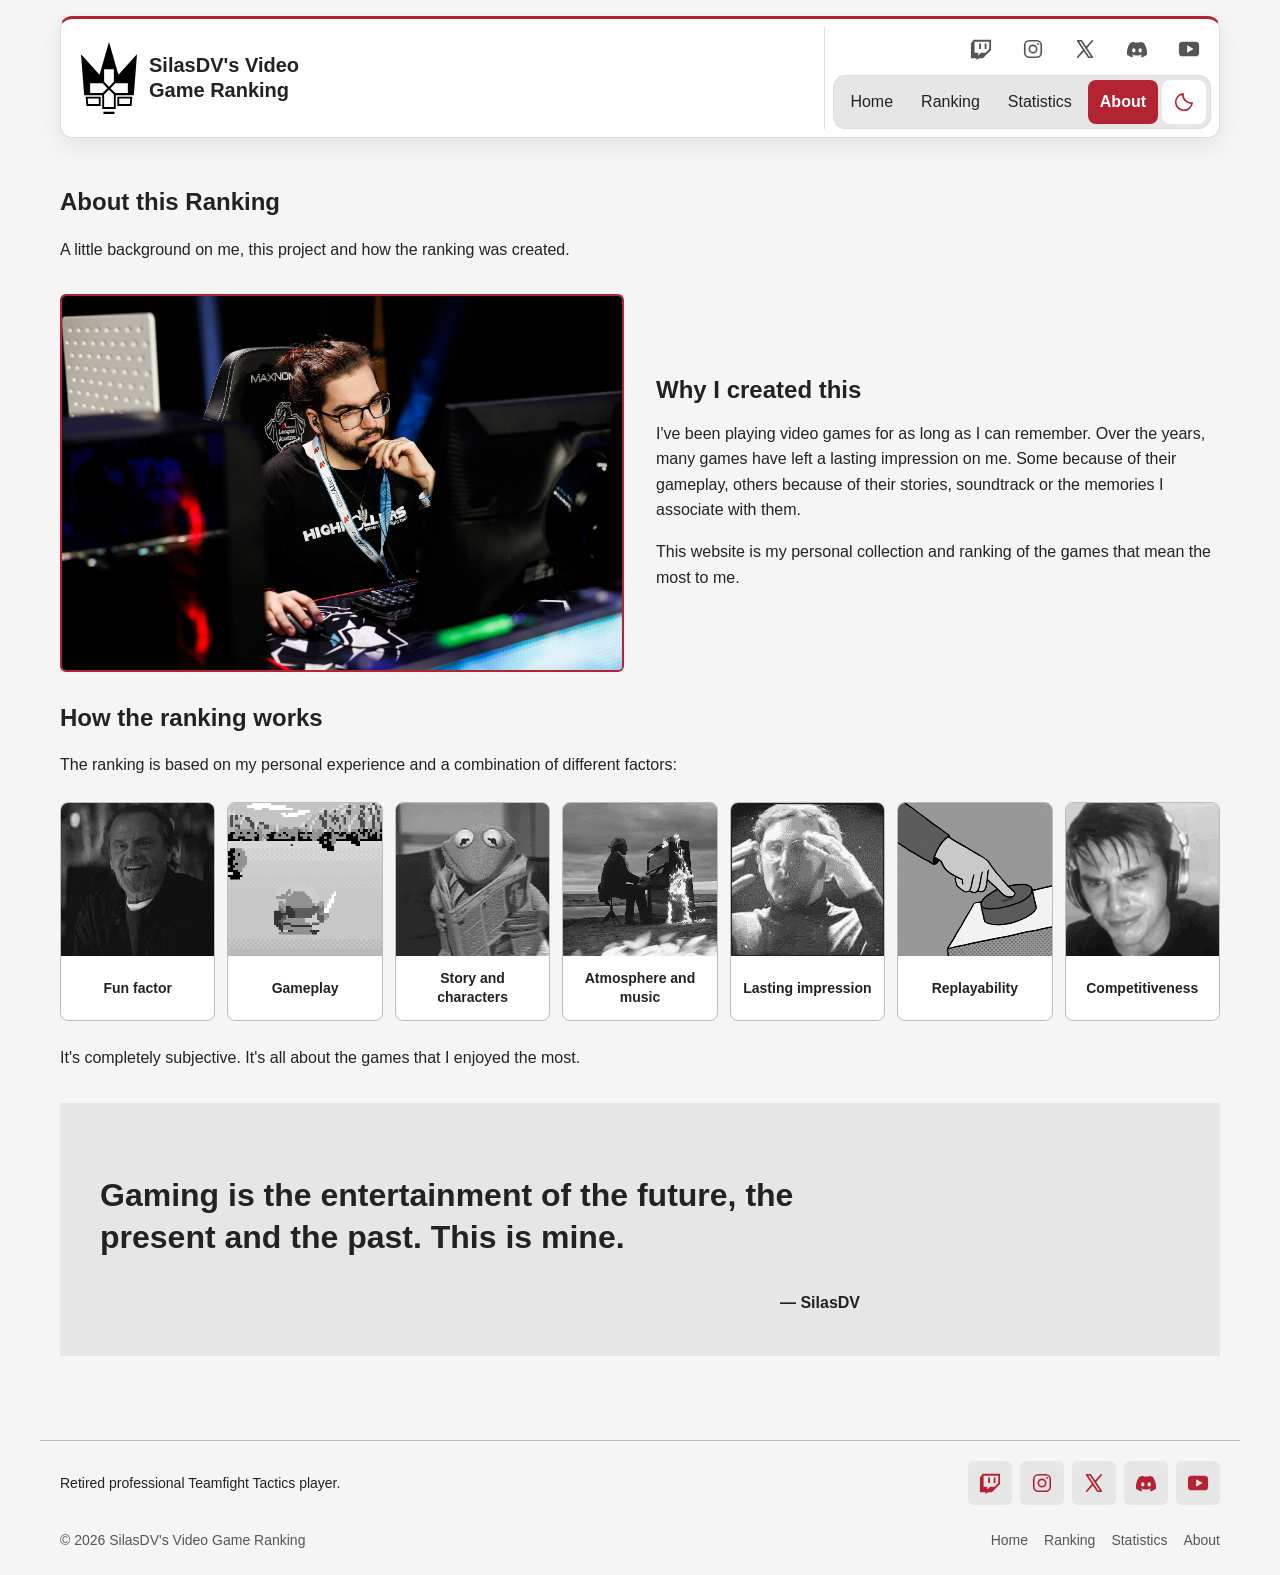
==== commit 72d83317: "Add interactive image boxes for ranking criteria on about page" ====
--- a/about.html
+++ b/about.html
@@ -4,10 +4,12 @@
     <meta charset="UTF-8">
     <meta name="viewport" content="width=device-width, initial-scale=1.0">
     <title>About | SilasDV's Video Game Ranking</title>
+    <link rel="icon" type="image/svg+xml" href="data/SDVVGR.svg">
     <script src="theme.js"></script>
     <link rel="stylesheet" href="style.css">
     <script src="navigation.js" defer></script>
     <script src="loader.js" defer></script>
+    <script src="about-factors.js" defer></script>
 </head>
 <body>
     <a href="#main-content">Skip to main content</a>
@@ -59,14 +61,70 @@
                 and a combination of different factors:
             </p>
 
-            <ul>
-                <li>Fun factor</li>
-                <li>Gameplay</li>
-                <li>Story and characters</li>
-                <li>Atmosphere and music</li>
-                <li>Lasting impression</li>
-                <li>Replayability</li>
-                <li>Competitiveness</li>
+            <ul class="ranking-factors" role="list">
+                <li>
+                    <button type="button" aria-pressed="false" disabled
+                            aria-label="Fun factor animation" title="Hover or tap to animate">
+                        <span class="factor-media">
+                            <img src="data/Fun%20Factor.gif" alt="" width="337" height="263" loading="lazy" decoding="async">
+                        </span>
+                        <span class="factor-label">Fun factor</span>
+                    </button>
+                </li>
+                <li>
+                    <button type="button" aria-pressed="false" disabled
+                            aria-label="Gameplay animation" title="Hover or tap to animate">
+                        <span class="factor-media">
+                            <img src="data/Gameplay.gif" alt="" width="576" height="576" loading="lazy" decoding="async">
+                        </span>
+                        <span class="factor-label">Gameplay</span>
+                    </button>
+                </li>
+                <li>
+                    <button type="button" aria-pressed="false" disabled
+                            aria-label="Story and characters animation" title="Hover or tap to animate">
+                        <span class="factor-media">
+                            <img src="data/Story%20and%20characters.gif" alt="" width="300" height="225" loading="lazy" decoding="async">
+                        </span>
+                        <span class="factor-label">Story and characters</span>
+                    </button>
+                </li>
+                <li>
+                    <button type="button" aria-pressed="false" disabled
+                            aria-label="Atmosphere and music animation" title="Hover or tap to animate">
+                        <span class="factor-media">
+                            <img src="data/Atmosphere%20and%20Music.gif" alt="" width="600" height="450" loading="lazy" decoding="async">
+                        </span>
+                        <span class="factor-label">Atmosphere and music</span>
+                    </button>
+                </li>
+                <li>
+                    <button type="button" aria-pressed="false" disabled
+                            aria-label="Lasting impression animation" title="Hover or tap to animate">
+                        <span class="factor-media">
+                            <img src="data/Lasting%20Impression.gif" alt="" width="480" height="480" loading="lazy" decoding="async">
+                        </span>
+                        <span class="factor-label">Lasting impression</span>
+                    </button>
+                </li>
+                <li>
+                    <button type="button" aria-pressed="false" disabled
+                            aria-label="Replayability animation" title="Hover or tap to animate">
+                        <span class="factor-media">
+                            <img src="data/Replayability.gif" alt="" width="386" height="480" loading="lazy" decoding="async">
+                        </span>
+                        <span class="factor-label">Replayability</span>
+                    </button>
+                </li>
+                <li>
+                    <button type="button" aria-pressed="false" disabled
+                            aria-label="Competitiveness animation" title="Hover or tap to animate">
+                        <span class="factor-media">
+                            <img src="data/Competetivness.gif" alt="" width="220" height="138" loading="lazy" decoding="async">
+                        </span>
+                        <span class="factor-label">Competitiveness</span>
+                    </button>
+                </li>
             </ul>
 
             <p>
--- a/style.css
+++ b/style.css
@@ -124,9 +124,109 @@
         margin: 0;
     }
 
+    /* Auf dem Desktop hebt sich der Kopfbereich als eigene Leiste ab. */
     @media (min-width: 1024px) {
+        width: calc(100% - 40px);
+        max-width: 1160px;
+        margin: 16px auto 10px;
+        padding: 8px 8px 8px 20px;
         flex-wrap: nowrap;
         justify-content: space-between;
+        gap: 8px;
+        background-color: var(--surface);
+        border: 1px solid var(--separator);
+        border-top: 3px solid var(--accent);
+        border-radius: 12px;
+        box-shadow: 0 8px 24px #00000012;
+
+        & > p {
+            align-self: stretch;
+            align-items: center;
+            padding-right: 20px;
+            border-right: 1px solid var(--separator);
+        }
+
+        & .site-name {
+            gap: 12px;
+            font-size: 20px;
+            line-height: 1.25;
+
+            & img {
+                width: 56px;
+            }
+
+            & span {
+                max-width: 19ch;
+            }
+        }
+
+        & #main-navigation {
+            flex-shrink: 0;
+
+            & > .social-links {
+                gap: 8px;
+                margin-bottom: 4px;
+
+                & .social-link {
+                    color: var(--muted);
+                    background-color: transparent;
+                    border-radius: 50%;
+
+                    &:hover,
+                    &:focus-visible {
+                        color: var(--accent);
+                        background-color: var(--accent-soft);
+                    }
+                }
+            }
+
+            & > .page-links {
+                align-items: center;
+                flex-wrap: nowrap;
+                gap: 4px;
+                padding: 4px;
+                background-color: var(--panel);
+                border: 1px solid var(--separator);
+                border-radius: 12px;
+
+                & a {
+                    display: flex;
+                    align-items: center;
+                    min-height: 44px;
+                    padding: 8px 12px;
+                    background-color: transparent;
+                    border-radius: 8px;
+
+                    &:hover,
+                    &:focus-visible {
+                        background-color: var(--hover);
+                    }
+
+                    &[aria-current="page"] {
+                        color: var(--button-text);
+                        background-color: var(--button-bg);
+                    }
+                }
+            }
+
+            & .theme-toggle {
+                width: 44px;
+                min-height: 44px;
+                color: var(--text);
+                background-color: var(--surface);
+                border-color: transparent;
+                border-radius: 8px;
+
+                & svg {
+                    color: var(--accent);
+                }
+
+                &:hover,
+                &:focus-visible {
+                    background-color: var(--hover);
+                }
+            }
+        }
     }
 }
 
@@ -176,8 +276,10 @@
         background-color: var(--panel);
         text-decoration: none;
         border-radius: 4px;
-
-        &:hover {
+        transition: background-color 180ms ease, color 180ms ease;
+
+        &:hover,
+        &:focus-visible {
             background-color: var(--hover);
         }
 
@@ -223,13 +325,27 @@
     background-color: var(--panel);
     border-radius: 6px;
     text-decoration: none;
+    transition: background-color 180ms ease, color 180ms ease;
 
     & svg {
         width: 22px;
         height: 22px;
-    }
-
-    &:hover {
+        transition: transform 180ms ease;
+    }
+
+    /* Nur das Symbol bewegt sich, die anklickbare Fläche bleibt an ihrem Platz. */
+    @media (hover: hover) and (pointer: fine) {
+        &:hover svg {
+            transform: translateY(-2px);
+        }
+    }
+
+    &:active svg {
+        transform: scale(0.9);
+    }
+
+    &:hover,
+    &:focus-visible {
         background-color: var(--hover);
     }
 
@@ -261,8 +377,10 @@
     border: 1px solid var(--control-border);
     border-radius: 4px;
     cursor: pointer;
-
-    &:hover {
+    transition: background-color 180ms ease, color 180ms ease, border-color 180ms ease;
+
+    &:hover,
+    &:focus-visible {
         background-color: var(--hover);
     }
 
@@ -291,6 +409,7 @@
     border: 1px solid var(--control-border);
     border-radius: 4px;
     cursor: pointer;
+    transition: background-color 180ms ease, color 180ms ease, border-color 180ms ease;
 
     &:not([hidden]) {
         display: flex;
@@ -300,9 +419,21 @@
         width: 22px;
         height: 22px;
         flex-shrink: 0;
-    }
-
-    &:hover {
+        transition: transform 180ms ease;
+    }
+
+    @media (hover: hover) and (pointer: fine) {
+        &:hover svg {
+            transform: rotate(-12deg);
+        }
+    }
+
+    &:active svg {
+        transform: scale(0.9);
+    }
+
+    &:hover,
+    &:focus-visible {
         background-color: var(--hover);
     }
 
@@ -337,8 +468,29 @@
             display: block;
         }
 
-        &:hover {
+        &:hover,
+        &:focus-visible {
             background-color: var(--button-hover);
+        }
+    }
+}
+
+/* Die Systemeinstellung für reduzierte Bewegung gilt auch für die Navigation. */
+@media (prefers-reduced-motion: reduce) {
+    nav a,
+    .social-link,
+    .menu-toggle,
+    .theme-toggle {
+        transition: none;
+    }
+
+    .social-link,
+    .theme-toggle {
+        & svg,
+        &:hover svg,
+        &:active svg {
+            transition: none;
+            transform: none;
         }
     }
 }
@@ -812,6 +964,108 @@
     }
 }
 
+/* About: Die Bewertungskriterien als Bildboxen. */
+.ranking-factors {
+    display: grid;
+    grid-template-columns: repeat(2, minmax(0, 1fr));
+    gap: 12px;
+    margin: 24px 0;
+    padding: 0;
+    list-style: none;
+
+    & li {
+        display: flex;
+        min-width: 0;
+        overflow: hidden;
+        color: var(--text);
+        background-color: var(--surface);
+        border: 1px solid var(--border);
+        border-radius: 8px;
+    }
+
+    & button {
+        display: flex;
+        flex-direction: column;
+        width: 100%;
+        min-width: 0;
+        padding: 0;
+        color: inherit;
+        background: transparent;
+        border: 0;
+        border-radius: inherit;
+        font: inherit;
+        cursor: pointer;
+
+        &:disabled {
+            cursor: default;
+        }
+
+        &:focus-visible {
+            outline: 3px solid var(--focus);
+            outline-offset: -4px;
+        }
+
+        &[aria-pressed="true"] {
+            & img {
+                visibility: visible;
+            }
+
+            & canvas {
+                visibility: hidden;
+            }
+        }
+    }
+
+    & .factor-media {
+        position: relative;
+        display: block;
+        width: 100%;
+        aspect-ratio: 1;
+        background-color: var(--panel);
+    }
+
+    & img,
+    & canvas {
+        position: absolute;
+        inset: 0;
+        display: block;
+        width: 100%;
+        height: 100%;
+        object-fit: cover;
+    }
+
+    /* Das GIF bleibt verborgen, bis die Animation eingeschaltet wird. */
+    & img {
+        visibility: hidden;
+    }
+
+    & canvas {
+        filter: grayscale(1);
+    }
+
+    & .factor-label {
+        display: grid;
+        place-items: center;
+        flex: 1;
+        width: 100%;
+        min-height: 64px;
+        padding: 12px 8px;
+        font-size: 14px;
+        font-weight: bold;
+        line-height: 1.4;
+        text-align: center;
+        overflow-wrap: anywhere;
+    }
+
+    @media (min-width: 600px) {
+        grid-template-columns: repeat(4, minmax(0, 1fr));
+    }
+
+    @media (min-width: 1024px) {
+        grid-template-columns: repeat(7, minmax(0, 1fr));
+    }
+}
+
 /* About: Zitat und Autor. */
 .about-quote {
     padding: 32px 24px;
